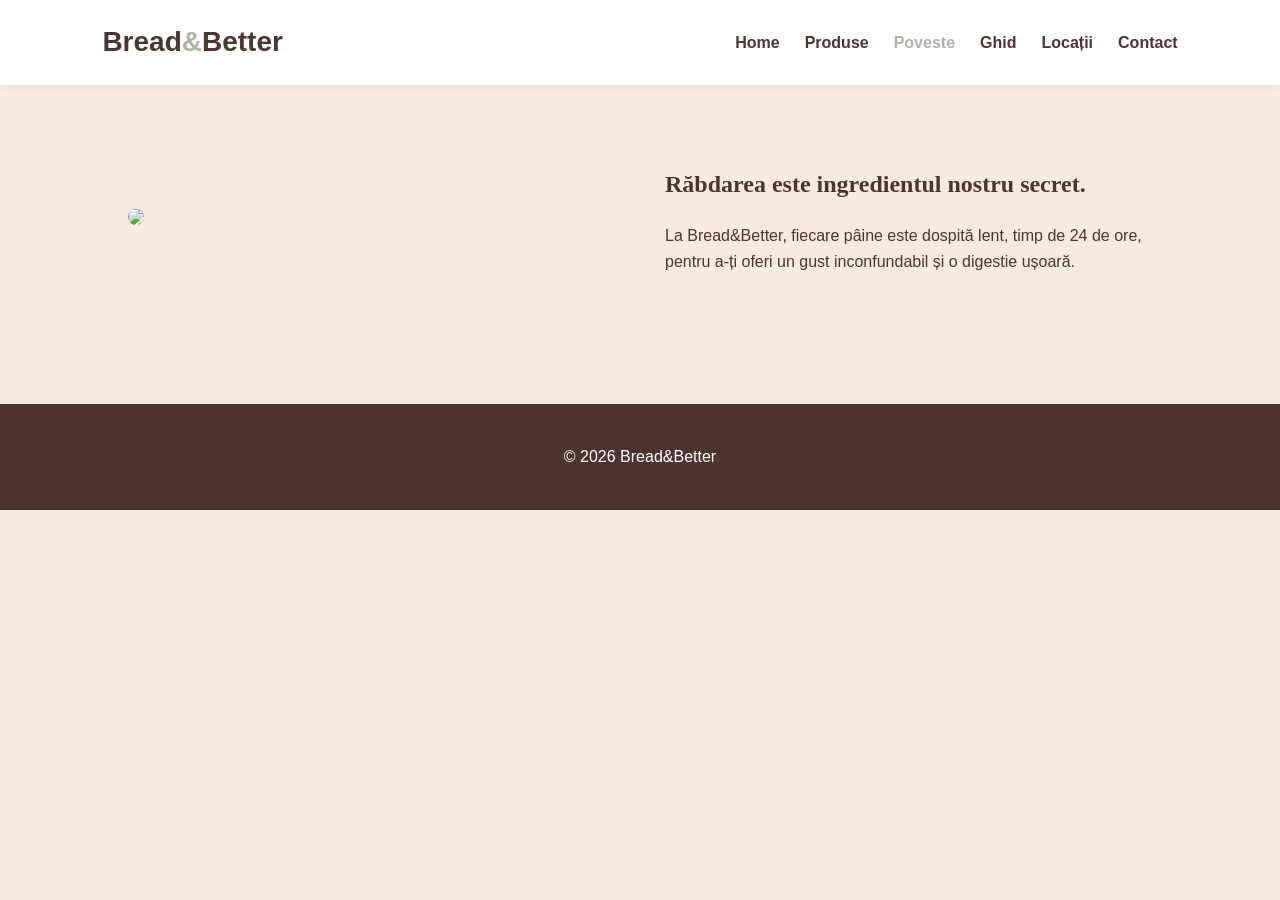
==== about.html @ 2fb0b875 "Create about.html" ====
<!DOCTYPE html>
<html lang="ro">
<head>
    <meta charset="UTF-8">
    <title>Povestea Noastră | Bread & Better</title>
    <link rel="stylesheet" href="style.css">
</head>
<body>
    <nav>
        <a href="index.html" class="logo">Bread<span>&</span>Better</a>
        <ul>
            <li><a href="index.html">Home</a></li>
            <li><a href="index.html#produse">Produse</a></li>
            <li><a href="about.html" class="active">Poveste</a></li>
            <li><a href="ghid.html">Ghid</a></li>
            <li><a href="locatii.html">Locații</a></li>
            <li><a href="contact.html">Contact</a></li>
        </ul>
    </nav>

    <section style="padding: 80px 10%;">
        <div style="display: flex; flex-wrap: wrap; gap: 50px; align-items: center;">
            <div style="flex: 1; min-width: 300px;"><img src="images/about-process.jpg" style="width: 100%; border-radius: 20px;"></div>
            <div style="flex: 1; min-width: 300px;">
                <h1>Răbdarea este ingredientul nostru secret.</h1>
                <p style="margin-top: 20px;">La Bread&Better, fiecare pâine este dospită lent, timp de 24 de ore, pentru a-ți oferi un gust inconfundabil și o digestie ușoară.</p>
            </div>
        </div>
    </section>

    <footer><p>&copy; 2026 Bread&Better</p></footer>
</body>
</html>
---- style.css ----
:root {
    --primary: #4E342E; /* Maro profund */
    --accent: #A8B5A2;  /* Verde Salvie */
    --bg: #F5EBE0;      /* Bej cald */
    --white: #FFFFFF;
}

* { box-sizing: border-box; margin: 0; padding: 0; }

body {
    font-family: 'Montserrat', sans-serif;
    background-color: var(--bg);
    color: var(--primary);
    line-height: 1.6;
    scroll-behavior: smooth;
}

h1, h2, h3 { font-family: 'Playfair Display', serif; }

/* Navigație */
nav {
    display: flex;
    justify-content: space-between;
    align-items: center;
    padding: 20px 8%;
    background: var(--white);
    position: sticky;
    top: 0;
    z-index: 1000;
    box-shadow: 0 2px 10px rgba(0,0,0,0.05);
}

.logo { font-size: 28px; font-weight: bold; color: var(--primary); text-decoration: none; }
.logo span { color: var(--accent); }

nav ul { display: flex; list-style: none; }
nav ul li { margin-left: 25px; }
nav ul li a { text-decoration: none; color: var(--primary); font-weight: 600; transition: 0.3s; }
nav ul li a:hover, nav ul li a.active { color: var(--accent); }

/* Hero Section */
.hero {
    height: 60vh;
    display: flex;
    align-items: center;
    justify-content: center;
    text-align: center;
    color: white;
    background-size: cover;
    background-position: center;
}

.hero h1 { font-size: 3.5rem; text-shadow: 2px 2px 10px rgba(0,0,0,0.5); margin-bottom: 10px; }

/* Dashboard Produse */
.dashboard { padding: 60px 10%; text-align: center; }
.filters { margin: 30px 0; }
.filters button {
    background: white;
    border: 2px solid var(--accent);
    padding: 10px 25px;
    cursor: pointer;
    margin: 5px;
    border-radius: 25px;
    font-weight: 600;
}
.filters button.active { background: var(--accent); color: white; }

.product-grid {
    display: grid;
    grid-template-columns: repeat(auto-fit, minmax(280px, 1fr));
    gap: 30px;
}

.product-card {
    background: white;
    padding: 20px;
    border-radius: 15px;
    box-shadow: 0 10px 20px rgba(0,0,0,0.05);
    text-align: left;
}

.product-card img { width: 100%; height: 220px; object-fit: cover; border-radius: 10px; }

.allergen-tag {
    display: block;
    font-size: 0.8rem;
    background: #f4f4f4;
    padding: 5px 10px;
    margin-top: 10px;
    border-radius: 5px;
}

/* Butoane */
.btn {
    background: var(--accent);
    color: white;
    padding: 15px 40px;
    text-decoration: none;
    border-radius: 50px;
    font-weight: bold;
    display: inline-block;
}

footer { padding: 40px; text-align: center; background: var(--primary); color: white; margin-top: 50px; }
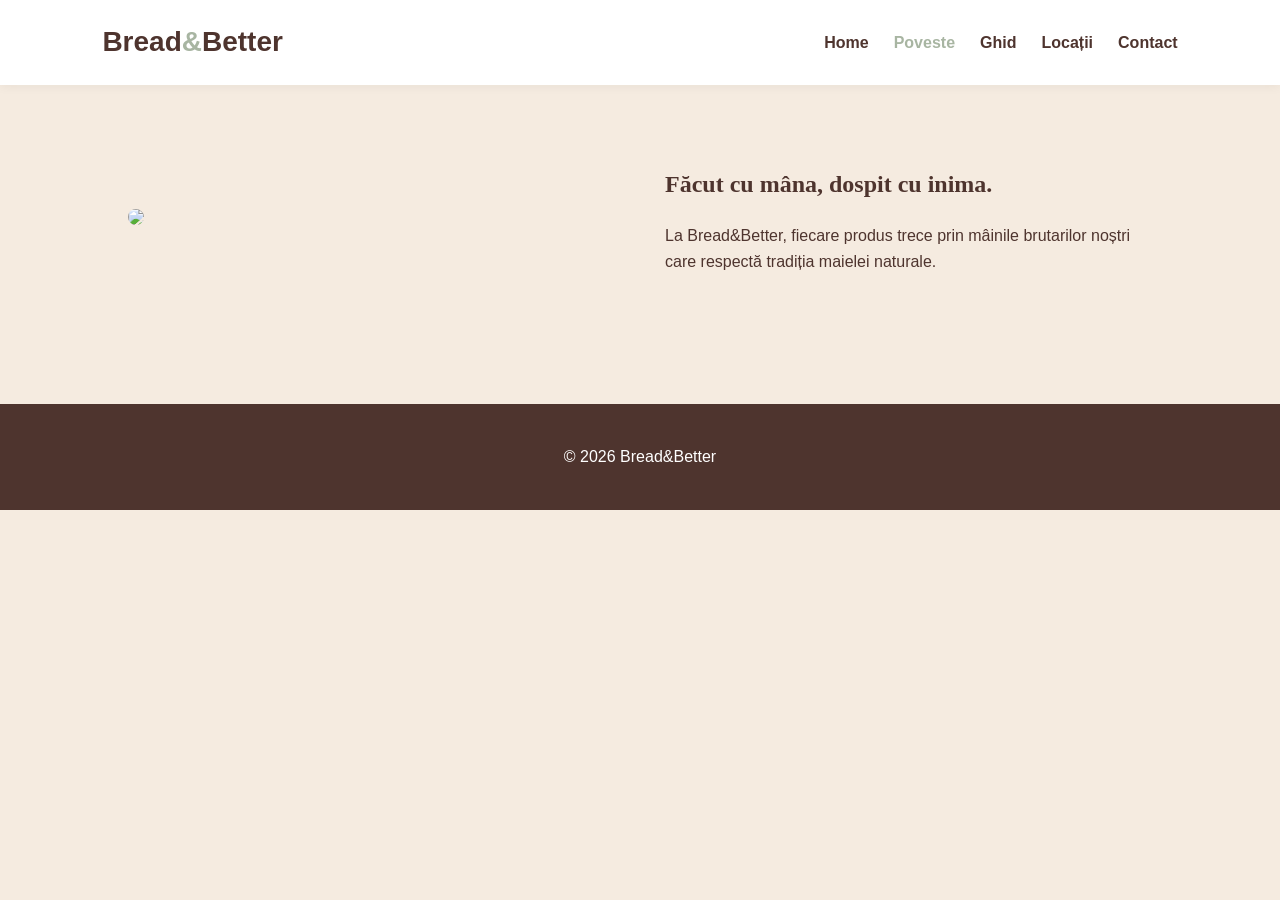
==== commit c95ddf32: "Update about page content and remove 'Produse' link" ====
--- a/about.html
+++ b/about.html
@@ -10,7 +10,6 @@
         <a href="index.html" class="logo">Bread<span>&</span>Better</a>
         <ul>
             <li><a href="index.html">Home</a></li>
-            <li><a href="index.html#produse">Produse</a></li>
             <li><a href="about.html" class="active">Poveste</a></li>
             <li><a href="ghid.html">Ghid</a></li>
             <li><a href="locatii.html">Locații</a></li>
@@ -22,8 +21,8 @@
         <div style="display: flex; flex-wrap: wrap; gap: 50px; align-items: center;">
             <div style="flex: 1; min-width: 300px;"><img src="images/about-process.jpg" style="width: 100%; border-radius: 20px;"></div>
             <div style="flex: 1; min-width: 300px;">
-                <h1>Răbdarea este ingredientul nostru secret.</h1>
-                <p style="margin-top: 20px;">La Bread&Better, fiecare pâine este dospită lent, timp de 24 de ore, pentru a-ți oferi un gust inconfundabil și o digestie ușoară.</p>
+                <h1>Făcut cu mâna, dospit cu inima.</h1>
+                <p style="margin-top: 20px;">La Bread&Better, fiecare produs trece prin mâinile brutarilor noștri care respectă tradiția maielei naturale.</p>
             </div>
         </div>
     </section>
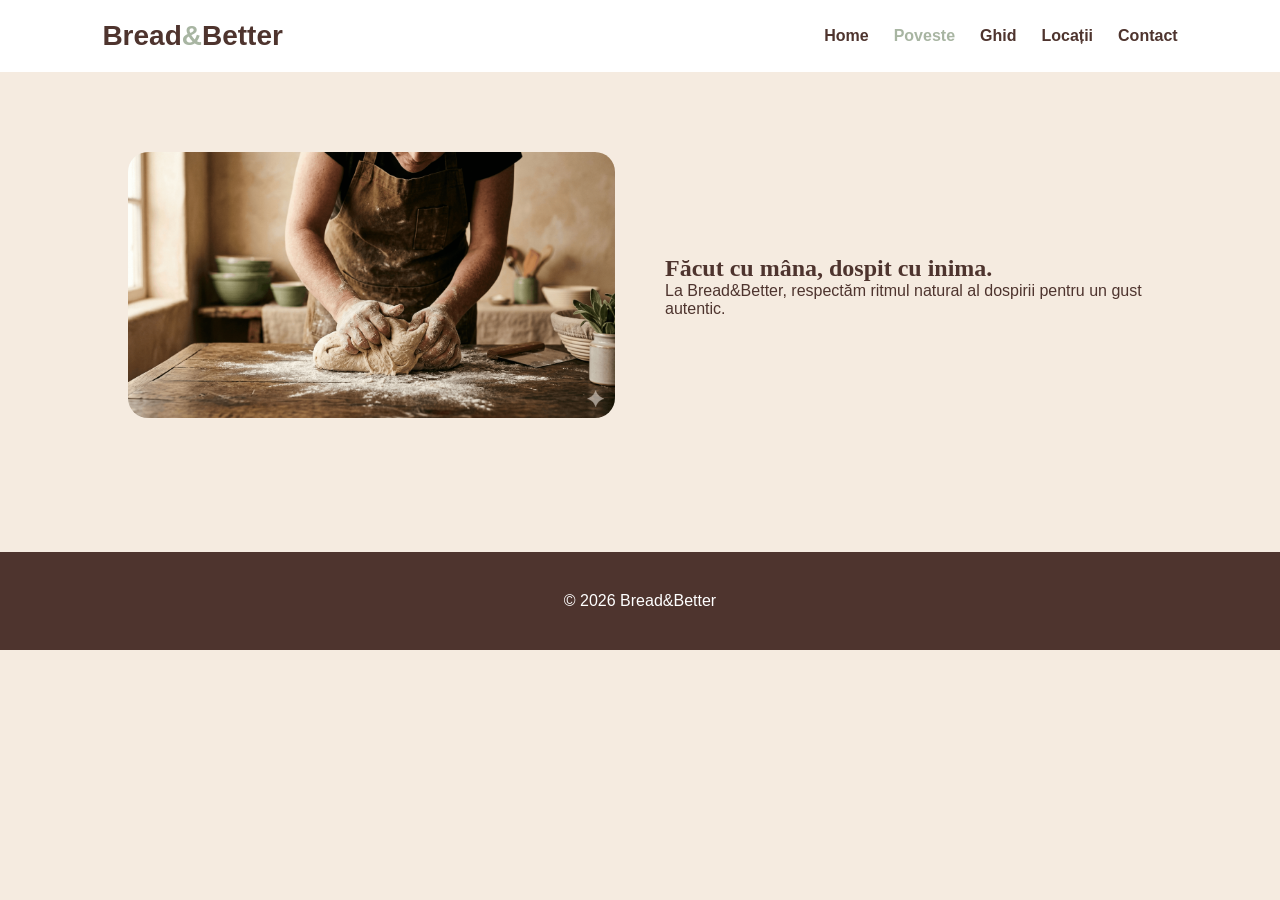
==== commit e4d7d672: "Update image source and modify section text" ====
--- a/about.html
+++ b/about.html
@@ -19,10 +19,10 @@
 
     <section style="padding: 80px 10%;">
         <div style="display: flex; flex-wrap: wrap; gap: 50px; align-items: center;">
-            <div style="flex: 1; min-width: 300px;"><img src="images/about-process.jpg" style="width: 100%; border-radius: 20px;"></div>
+            <div style="flex: 1; min-width: 300px;"><img src="images/about-process.png" style="width: 100%; border-radius: 20px;"></div>
             <div style="flex: 1; min-width: 300px;">
                 <h1>Făcut cu mâna, dospit cu inima.</h1>
-                <p style="margin-top: 20px;">La Bread&Better, fiecare produs trece prin mâinile brutarilor noștri care respectă tradiția maielei naturale.</p>
+                <p>La Bread&Better, respectăm ritmul natural al dospirii pentru un gust autentic.</p>
             </div>
         </div>
     </section>
--- a/style.css
+++ b/style.css
@@ -1,7 +1,7 @@
 :root {
-    --primary: #4E342E; /* Maro profund */
-    --accent: #A8B5A2;  /* Verde Salvie */
-    --bg: #F5EBE0;      /* Bej cald */
+    --primary: #4E342E;
+    --accent: #A8B5A2;
+    --bg: #F5EBE0;
     --white: #FFFFFF;
 }
 
@@ -11,13 +11,10 @@
     font-family: 'Montserrat', sans-serif;
     background-color: var(--bg);
     color: var(--primary);
-    line-height: 1.6;
-    scroll-behavior: smooth;
 }
 
 h1, h2, h3 { font-family: 'Playfair Display', serif; }
 
-/* Navigație */
 nav {
     display: flex;
     justify-content: space-between;
@@ -27,7 +24,6 @@
     position: sticky;
     top: 0;
     z-index: 1000;
-    box-shadow: 0 2px 10px rgba(0,0,0,0.05);
 }
 
 .logo { font-size: 28px; font-weight: bold; color: var(--primary); text-decoration: none; }
@@ -35,10 +31,9 @@
 
 nav ul { display: flex; list-style: none; }
 nav ul li { margin-left: 25px; }
-nav ul li a { text-decoration: none; color: var(--primary); font-weight: 600; transition: 0.3s; }
-nav ul li a:hover, nav ul li a.active { color: var(--accent); }
+nav ul li a { text-decoration: none; color: var(--primary); font-weight: 600; }
+nav ul li a.active { color: var(--accent); }
 
-/* Hero Section */
 .hero {
     height: 60vh;
     display: flex;
@@ -50,10 +45,10 @@
     background-position: center;
 }
 
-.hero h1 { font-size: 3.5rem; text-shadow: 2px 2px 10px rgba(0,0,0,0.5); margin-bottom: 10px; }
+.hero h1 { font-size: 3.5rem; text-shadow: 2px 2px 10px rgba(0,0,0,0.5); }
 
-/* Dashboard Produse */
 .dashboard { padding: 60px 10%; text-align: center; }
+
 .filters { margin: 30px 0; }
 .filters button {
     background: white;
@@ -62,7 +57,6 @@
     cursor: pointer;
     margin: 5px;
     border-radius: 25px;
-    font-weight: 600;
 }
 .filters button.active { background: var(--accent); color: white; }
 
@@ -76,7 +70,6 @@
     background: white;
     padding: 20px;
     border-radius: 15px;
-    box-shadow: 0 10px 20px rgba(0,0,0,0.05);
     text-align: left;
 }
 
@@ -88,17 +81,14 @@
     background: #f4f4f4;
     padding: 5px 10px;
     margin-top: 10px;
-    border-radius: 5px;
 }
 
-/* Butoane */
 .btn {
     background: var(--accent);
     color: white;
     padding: 15px 40px;
     text-decoration: none;
     border-radius: 50px;
-    font-weight: bold;
     display: inline-block;
 }
 
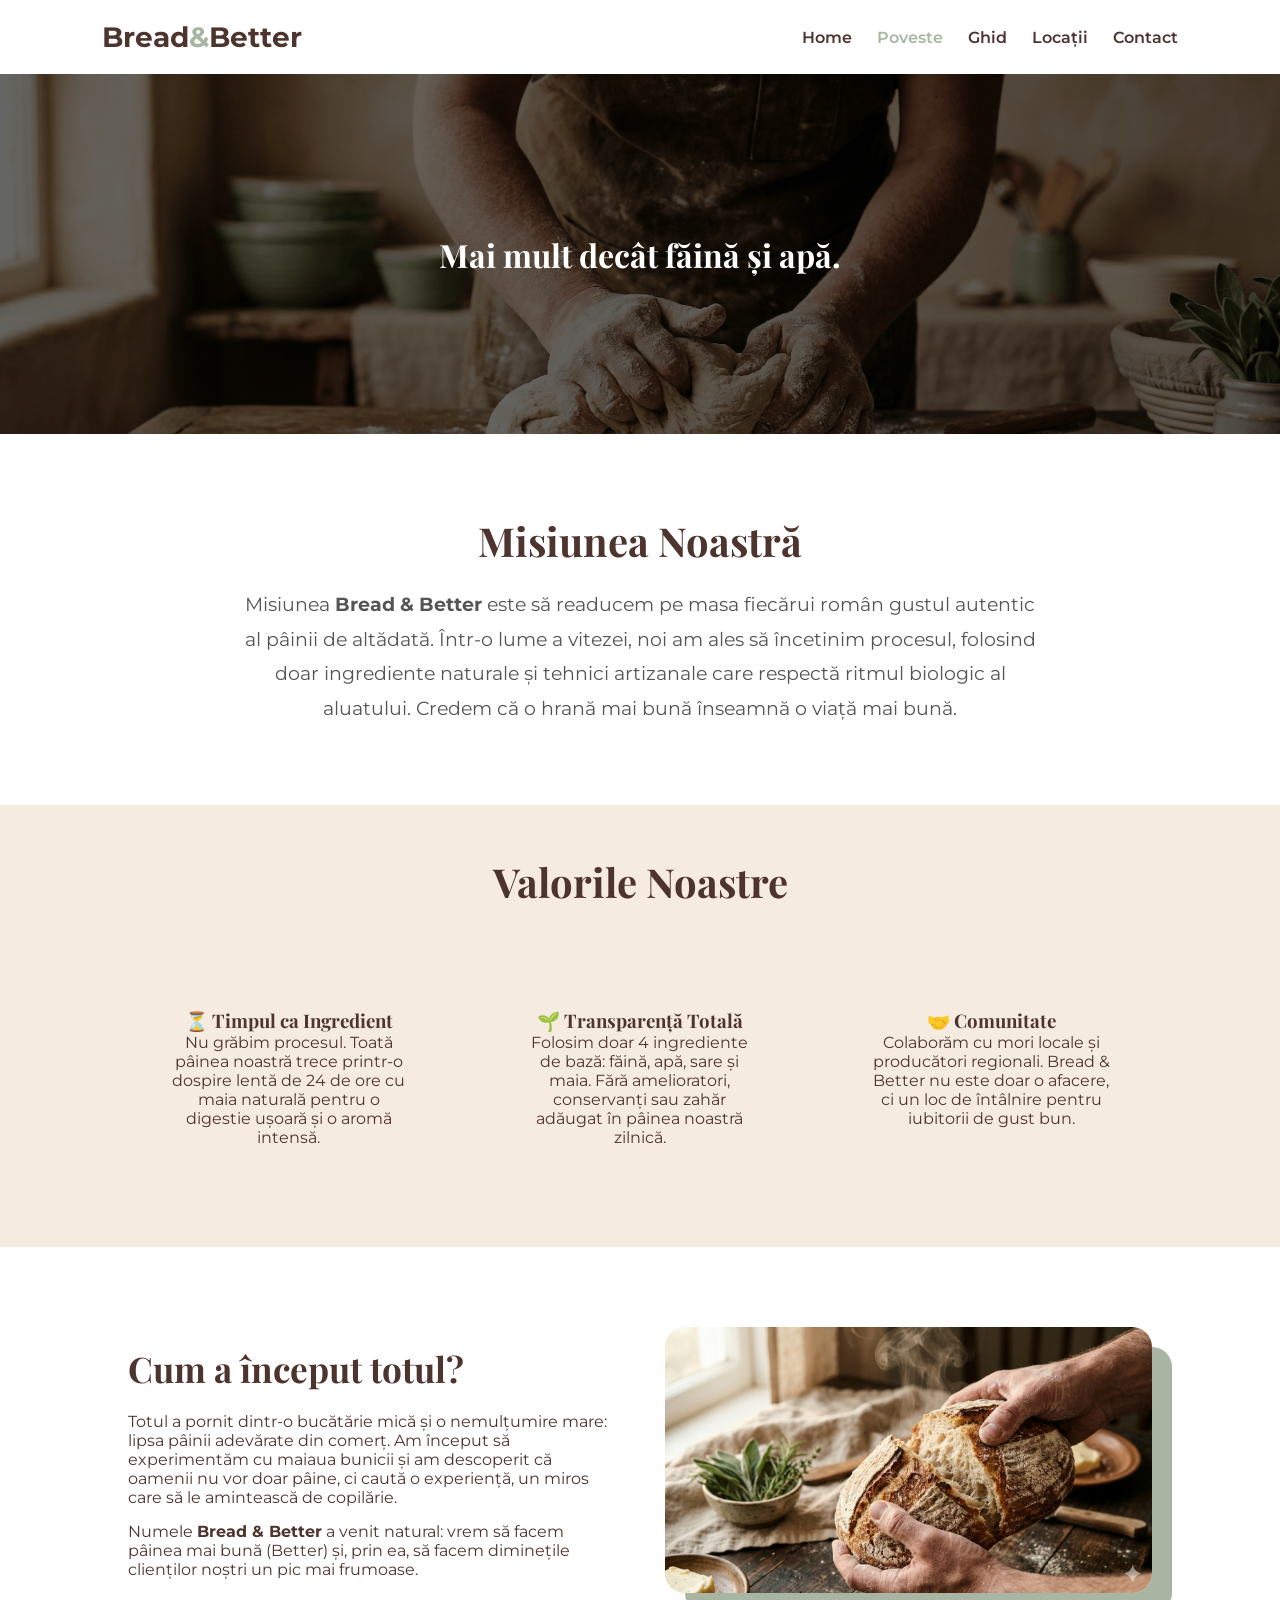
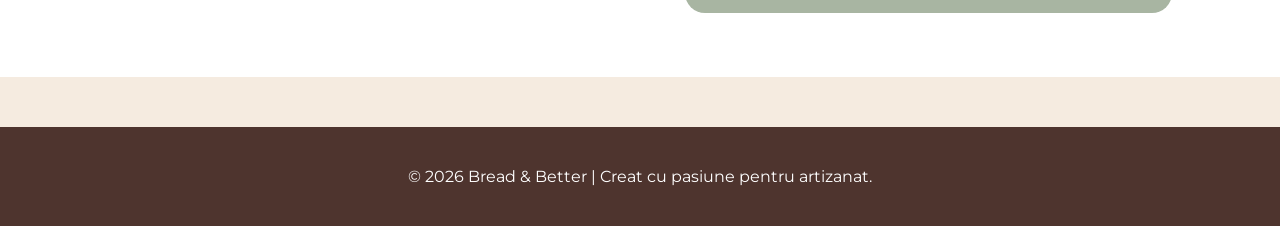
==== commit 31a7c684: "Update about.html" ====
--- a/about.html
+++ b/about.html
@@ -2,10 +2,13 @@
 <html lang="ro">
 <head>
     <meta charset="UTF-8">
+    <meta name="viewport" content="width=device-width, initial-scale=1.0">
     <title>Povestea Noastră | Bread & Better</title>
     <link rel="stylesheet" href="style.css">
+    <link href="https://fonts.googleapis.com/css2?family=Playfair+Display:wght@700&family=Montserrat:wght@400;600&display=swap" rel="stylesheet">
 </head>
 <body>
+
     <nav>
         <a href="index.html" class="logo">Bread<span>&</span>Better</a>
         <ul>
@@ -17,16 +20,54 @@
         </ul>
     </nav>
 
-    <section style="padding: 80px 10%;">
-        <div style="display: flex; flex-wrap: wrap; gap: 50px; align-items: center;">
-            <div style="flex: 1; min-width: 300px;"><img src="images/about-process.png" style="width: 100%; border-radius: 20px;"></div>
-            <div style="flex: 1; min-width: 300px;">
-                <h1>Făcut cu mâna, dospit cu inima.</h1>
-                <p>La Bread&Better, respectăm ritmul natural al dospirii pentru un gust autentic.</p>
-            </div>
+    <header class="about-hero" style="background-image: linear-gradient(rgba(0,0,0,0.6), rgba(0,0,0,0.6)), url('images/about-process.png');">
+        <h1>Mai mult decât făină și apă.</h1>
+    </header>
+
+    <section class="mission-section">
+        <div class="mission-content">
+            <h2>Misiunea Noastră</h2>
+            <p style="font-size: 1.2rem; line-height: 1.8; color: #555;">
+                Misiunea <strong>Bread & Better</strong> este să readucem pe masa fiecărui român gustul autentic al pâinii de altădată. 
+                Într-o lume a vitezei, noi am ales să încetinim procesul, folosind doar ingrediente naturale și tehnici artizanale 
+                care respectă ritmul biologic al aluatului. Credem că o hrană mai bună înseamnă o viață mai bună.
+            </p>
         </div>
     </section>
 
-    <footer><p>&copy; 2026 Bread&Better</p></footer>
+    <div style="text-align: center; padding-top: 50px;">
+        <h2 style="font-family: 'Playfair Display'; font-size: 2.5rem;">Valorile Noastre</h2>
+    </div>
+
+    <section class="values-grid">
+        <div class="value-card">
+            <h3>⏳ Timpul ca Ingredient</h3>
+            <p>Nu grăbim procesul. Toată pâinea noastră trece printr-o dospire lentă de 24 de ore cu maia naturală pentru o digestie ușoară și o aromă intensă.</p>
+        </div>
+        <div class="value-card">
+            <h3>🌱 Transparență Totală</h3>
+            <p>Folosim doar 4 ingrediente de bază: făină, apă, sare și maia. Fără amelioratori, conservanți sau zahăr adăugat în pâinea noastră zilnică.</p>
+        </div>
+        <div class="value-card">
+            <h3>🤝 Comunitate</h3>
+            <p>Colaborăm cu mori locale și producători regionali. Bread & Better nu este doar o afacere, ci un loc de întâlnire pentru iubitorii de gust bun.</p>
+        </div>
+    </section>
+
+    <section style="padding: 80px 10%; display: flex; flex-wrap: wrap; gap: 50px; align-items: center; background: white;">
+        <div style="flex: 1; min-width: 300px;">
+            <h2 style="font-family: 'Playfair Display'; font-size: 2.2rem; margin-bottom: 20px;">Cum a început totul?</h2>
+            <p style="margin-bottom: 15px;">Totul a pornit dintr-o bucătărie mică și o nemulțumire mare: lipsa pâinii adevărate din comerț. Am început să experimentăm cu maiaua bunicii și am descoperit că oamenii nu vor doar pâine, ci caută o experiență, un miros care să le amintească de copilărie.</p>
+            <p>Numele <strong>Bread & Better</strong> a venit natural: vrem să facem pâinea mai bună (Better) și, prin ea, să facem diminețile clienților noștri un pic mai frumoase.</p>
+        </div>
+        <div style="flex: 1; min-width: 300px;">
+            <img src="images/hero-bread.png" alt="Proces artizanal" style="width: 100%; border-radius: 20px; box-shadow: 20px 20px 0 var(--accent);">
+        </div>
+    </section>
+
+    <footer>
+        <p>&copy; 2026 Bread & Better | Creat cu pasiune pentru artizanat.</p>
+    </footer>
+
 </body>
 </html>
--- a/style.css
+++ b/style.css
@@ -91,5 +91,59 @@
     border-radius: 50px;
     display: inline-block;
 }
+/* Stiluri specifice pentru Pagina About */
+.mission-section {
+    padding: 80px 10%;
+    text-align: center;
+    background-color: var(--white);
+}
 
+.mission-content {
+    max-width: 800px;
+    margin: 0 auto;
+}
+
+.mission-content h2 {
+    font-size: 2.5rem;
+    margin-bottom: 20px;
+    color: var(--primary);
+}
+
+.values-grid {
+    display: grid;
+    grid-template-columns: repeat(auto-fit, minmax(250px, 1fr));
+    gap: 30px;
+    padding: 60px 10%;
+}
+
+.value-card {
+    background: var(--bg);
+    padding: 40px;
+    border-radius: 20px;
+    text-align: center;
+    transition: 0.3s;
+}
+
+.value-card:hover {
+    background: var(--accent);
+    color: white;
+    transform: translateY(-5px);
+}
+
+.value-card i {
+    font-size: 2rem;
+    margin-bottom: 20px;
+    display: block;
+}
+
+.about-hero {
+    height: 40vh;
+    display: flex;
+    align-items: center;
+    justify-content: center;
+    background-size: cover;
+    background-position: center;
+    color: white;
+    text-align: center;
+}
 footer { padding: 40px; text-align: center; background: var(--primary); color: white; margin-top: 50px; }
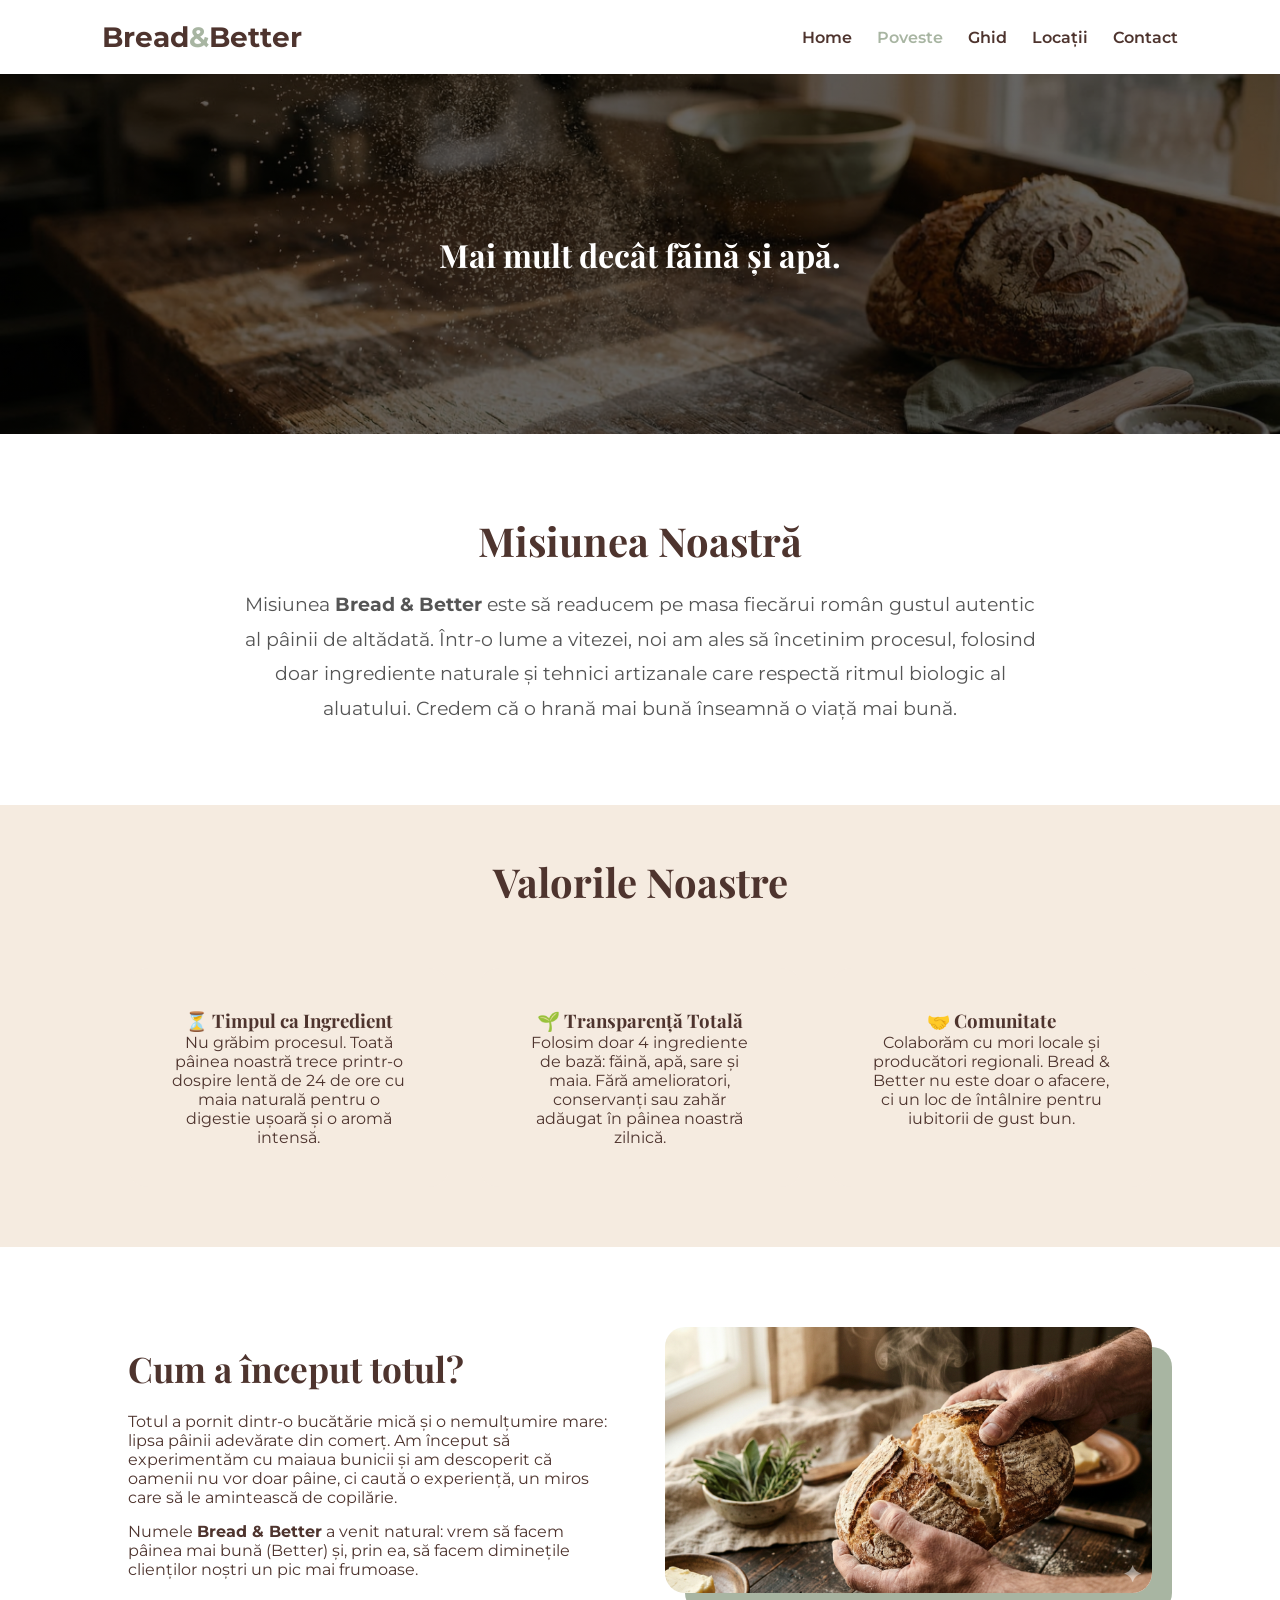
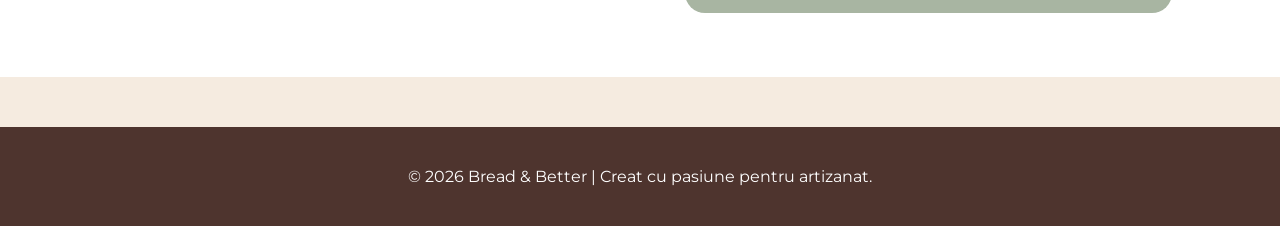
==== commit c2699c22: "Update about.html" ====
--- a/about.html
+++ b/about.html
@@ -20,7 +20,7 @@
         </ul>
     </nav>
 
-    <header class="about-hero" style="background-image: linear-gradient(rgba(0,0,0,0.6), rgba(0,0,0,0.6)), url('images/about-process.png');">
+    <header class="about-hero" style="background-image: linear-gradient(rgba(0,0,0,0.6), rgba(0,0,0,0.6)), url('images/about_hero.png');">
         <h1>Mai mult decât făină și apă.</h1>
     </header>
 
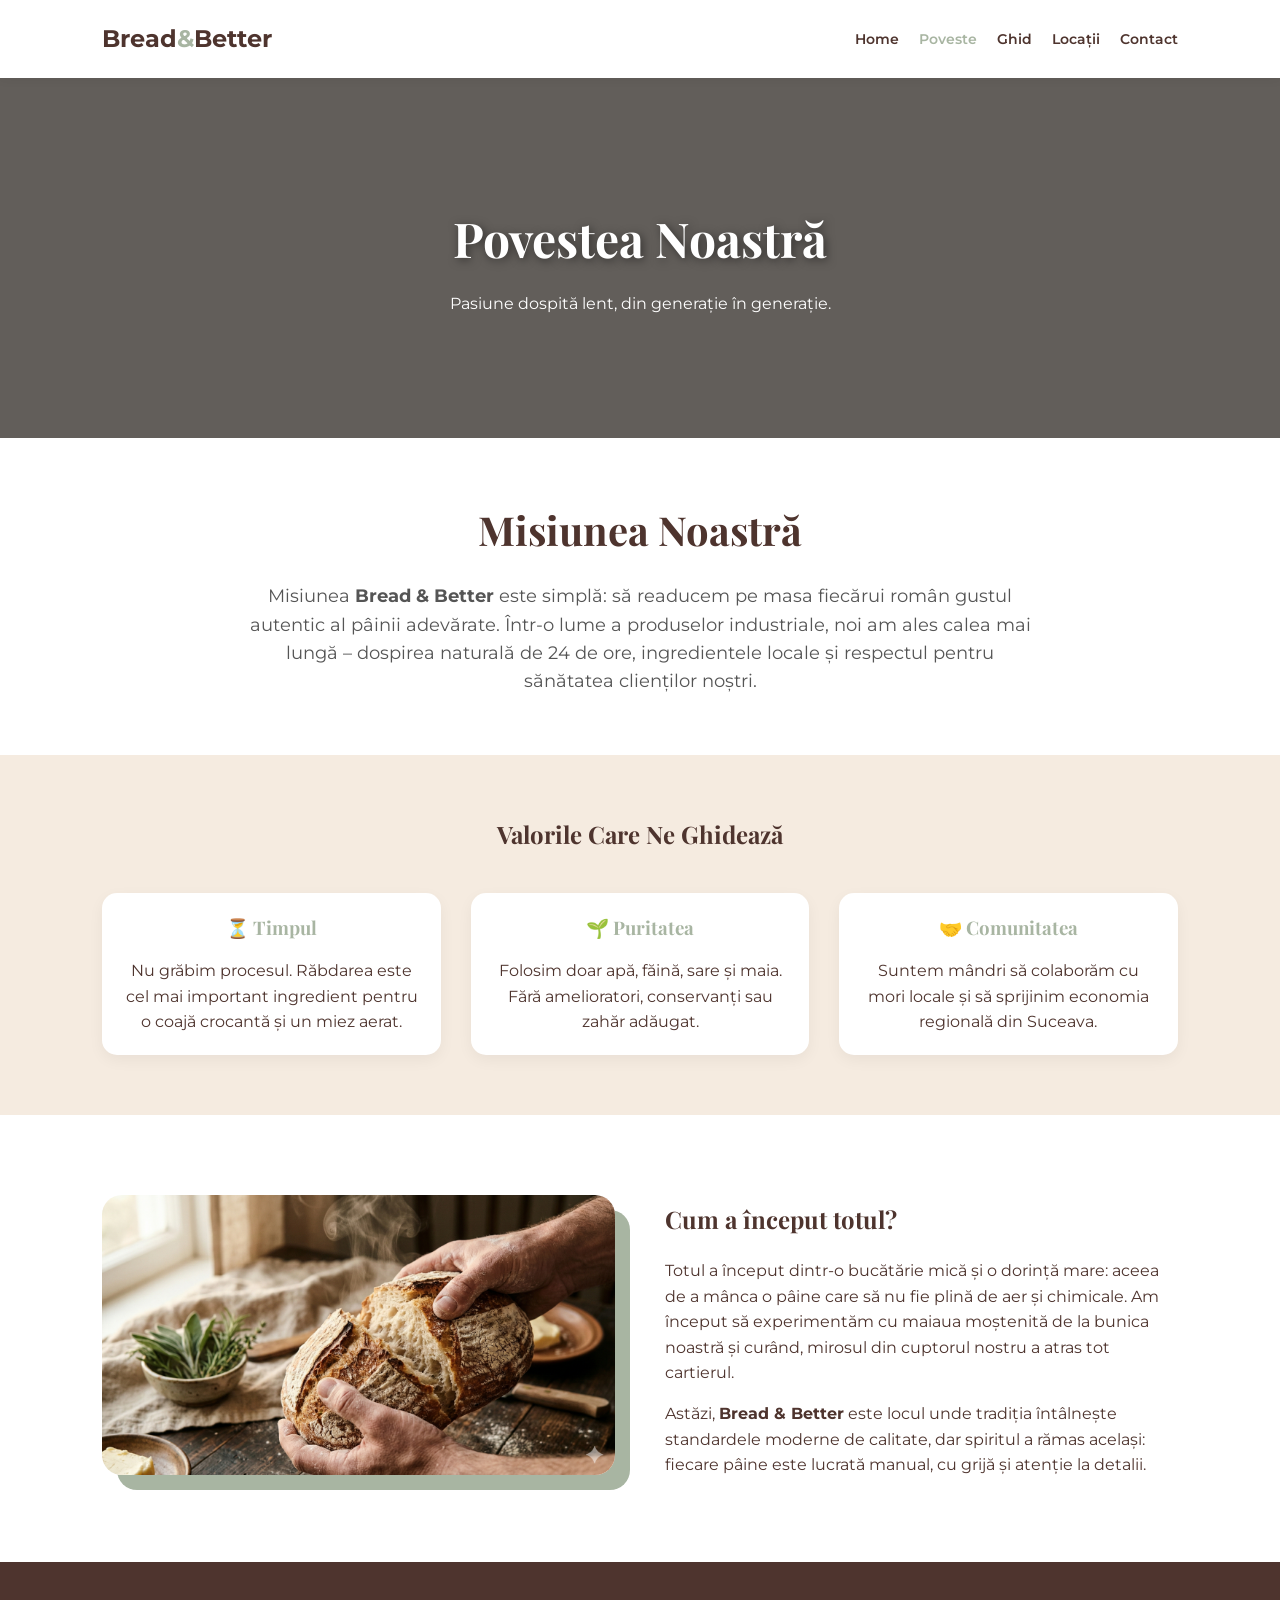
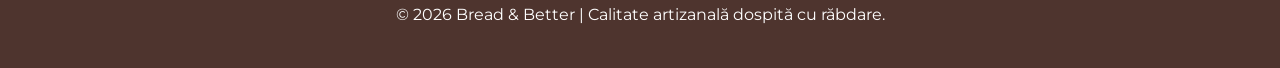
==== commit 0fe54134: "Update about.html" ====
--- a/about.html
+++ b/about.html
@@ -20,53 +20,63 @@
         </ul>
     </nav>
 
-    <header class="about-hero" style="background-image: linear-gradient(rgba(0,0,0,0.6), rgba(0,0,0,0.6)), url('images/about_hero.png');">
-        <h1>Mai mult decât făină și apă.</h1>
+    <header class="hero" style="height: 40vh; background-image: linear-gradient(rgba(0,0,0,0.6), rgba(0,0,0,0.6)), url('images/about-process.png');">
+        <div class="hero-content">
+            <h1>Povestea Noastră</h1>
+            <p>Pasiune dospită lent, din generație în generație.</p>
+        </div>
     </header>
 
-    <section class="mission-section">
-        <div class="mission-content">
-            <h2>Misiunea Noastră</h2>
-            <p style="font-size: 1.2rem; line-height: 1.8; color: #555;">
-                Misiunea <strong>Bread & Better</strong> este să readucem pe masa fiecărui român gustul autentic al pâinii de altădată. 
-                Într-o lume a vitezei, noi am ales să încetinim procesul, folosind doar ingrediente naturale și tehnici artizanale 
-                care respectă ritmul biologic al aluatului. Credem că o hrană mai bună înseamnă o viață mai bună.
+    <section class="dashboard" style="background: white;">
+        <div style="max-width: 800px; margin: 0 auto;">
+            <h2 style="font-size: 2.5rem; margin-bottom: 20px;">Misiunea Noastră</h2>
+            <p style="font-size: 1.1rem; color: #555;">
+                Misiunea <strong>Bread & Better</strong> este simplă: să readucem pe masa fiecărui român gustul autentic al pâinii adevărate. 
+                Într-o lume a produselor industriale, noi am ales calea mai lungă – dospirea naturală de 24 de ore, 
+                ingredientele locale și respectul pentru sănătatea clienților noștri.
             </p>
         </div>
     </section>
 
-    <div style="text-align: center; padding-top: 50px;">
-        <h2 style="font-family: 'Playfair Display'; font-size: 2.5rem;">Valorile Noastre</h2>
-    </div>
-
-    <section class="values-grid">
-        <div class="value-card">
-            <h3>⏳ Timpul ca Ingredient</h3>
-            <p>Nu grăbim procesul. Toată pâinea noastră trece printr-o dospire lentă de 24 de ore cu maia naturală pentru o digestie ușoară și o aromă intensă.</p>
-        </div>
-        <div class="value-card">
-            <h3>🌱 Transparență Totală</h3>
-            <p>Folosim doar 4 ingrediente de bază: făină, apă, sare și maia. Fără amelioratori, conservanți sau zahăr adăugat în pâinea noastră zilnică.</p>
-        </div>
-        <div class="value-card">
-            <h3>🤝 Comunitate</h3>
-            <p>Colaborăm cu mori locale și producători regionali. Bread & Better nu este doar o afacere, ci un loc de întâlnire pentru iubitorii de gust bun.</p>
+    <section class="dashboard">
+        <h2 style="margin-bottom: 40px;">Valorile Care Ne Ghidează</h2>
+        <div class="product-grid">
+            <div class="product-card">
+                <h3 style="color: var(--accent); margin-bottom: 15px;">⏳ Timpul</h3>
+                <p>Nu grăbim procesul. Răbdarea este cel mai important ingredient pentru o coajă crocantă și un miez aerat.</p>
+            </div>
+            <div class="product-card">
+                <h3 style="color: var(--accent); margin-bottom: 15px;">🌱 Puritatea</h3>
+                <p>Folosim doar apă, făină, sare și maia. Fără amelioratori, conservanți sau zahăr adăugat.</p>
+            </div>
+            <div class="product-card">
+                <h3 style="color: var(--accent); margin-bottom: 15px;">🤝 Comunitatea</h3>
+                <p>Suntem mândri să colaborăm cu mori locale și să sprijinim economia regională din Suceava.</p>
+            </div>
         </div>
     </section>
 
-    <section style="padding: 80px 10%; display: flex; flex-wrap: wrap; gap: 50px; align-items: center; background: white;">
-        <div style="flex: 1; min-width: 300px;">
-            <h2 style="font-family: 'Playfair Display'; font-size: 2.2rem; margin-bottom: 20px;">Cum a început totul?</h2>
-            <p style="margin-bottom: 15px;">Totul a pornit dintr-o bucătărie mică și o nemulțumire mare: lipsa pâinii adevărate din comerț. Am început să experimentăm cu maiaua bunicii și am descoperit că oamenii nu vor doar pâine, ci caută o experiență, un miros care să le amintească de copilărie.</p>
-            <p>Numele <strong>Bread & Better</strong> a venit natural: vrem să facem pâinea mai bună (Better) și, prin ea, să facem diminețile clienților noștri un pic mai frumoase.</p>
-        </div>
-        <div style="flex: 1; min-width: 300px;">
-            <img src="images/hero-bread.png" alt="Proces artizanal" style="width: 100%; border-radius: 20px; box-shadow: 20px 20px 0 var(--accent);">
+    <section class="dashboard" style="background: white; padding: 80px 8%;">
+        <div style="display: flex; align-items: center; gap: 50px; text-align: left;">
+            <div style="flex: 1;">
+                <img src="images/hero-bread.png" alt="Procesul nostru" style="width: 100%; border-radius: 20px; box-shadow: 15px 15px 0 var(--accent);">
+            </div>
+            <div style="flex: 1;">
+                <h2 style="margin-bottom: 20px;">Cum a început totul?</h2>
+                <p style="margin-bottom: 15px;">
+                    Totul a început dintr-o bucătărie mică și o dorință mare: aceea de a mânca o pâine care să nu fie plină de aer și chimicale. 
+                    Am început să experimentăm cu maiaua moștenită de la bunica noastră și curând, mirosul din cuptorul nostru a atras tot cartierul.
+                </p>
+                <p>
+                    Astăzi, <strong>Bread & Better</strong> este locul unde tradiția întâlnește standardele moderne de calitate, 
+                    dar spiritul a rămas același: fiecare pâine este lucrată manual, cu grijă și atenție la detalii.
+                </p>
+            </div>
         </div>
     </section>
 
     <footer>
-        <p>&copy; 2026 Bread & Better | Creat cu pasiune pentru artizanat.</p>
+        <p>&copy; 2026 Bread & Better | Calitate artizanală dospită cu răbdare.</p>
     </footer>
 
 </body>
--- a/style.css
+++ b/style.css
@@ -1,20 +1,27 @@
 :root {
-    --primary: #4E342E;
-    --accent: #A8B5A2;
-    --bg: #F5EBE0;
+    --primary: #4E342E; /* Maro */
+    --accent: #A8B5A2;  /* Verde Salvie */
+    --bg: #F5EBE0;      /* Bej */
     --white: #FFFFFF;
 }
 
-* { box-sizing: border-box; margin: 0; padding: 0; }
+* { 
+    box-sizing: border-box; 
+    margin: 0; 
+    padding: 0; 
+}
 
 body {
     font-family: 'Montserrat', sans-serif;
     background-color: var(--bg);
     color: var(--primary);
+    line-height: 1.6;
+    overflow-x: hidden; /* Previne scroll-ul stânga-dreapta pe mobil */
 }
 
 h1, h2, h3 { font-family: 'Playfair Display', serif; }
 
+/* --- NAVIGAȚIE (Desktop & General) --- */
 nav {
     display: flex;
     justify-content: space-between;
@@ -24,16 +31,35 @@
     position: sticky;
     top: 0;
     z-index: 1000;
+    box-shadow: 0 2px 10px rgba(0,0,0,0.05);
 }
 
-.logo { font-size: 28px; font-weight: bold; color: var(--primary); text-decoration: none; }
+.logo { 
+    font-size: 24px; 
+    font-weight: bold; 
+    color: var(--primary); 
+    text-decoration: none; 
+}
 .logo span { color: var(--accent); }
 
-nav ul { display: flex; list-style: none; }
-nav ul li { margin-left: 25px; }
-nav ul li a { text-decoration: none; color: var(--primary); font-weight: 600; }
-nav ul li a.active { color: var(--accent); }
+nav ul { 
+    display: flex; 
+    list-style: none; 
+}
 
+nav ul li { margin-left: 20px; }
+
+nav ul li a { 
+    text-decoration: none; 
+    color: var(--primary); 
+    font-weight: 600; 
+    font-size: 0.9rem;
+    transition: 0.3s; 
+}
+
+nav ul li a:hover, nav ul li a.active { color: var(--accent); }
+
+/* --- HERO SECTION --- */
 .hero {
     height: 60vh;
     display: flex;
@@ -43,107 +69,125 @@
     color: white;
     background-size: cover;
     background-position: center;
+    padding: 0 20px;
 }
 
-.hero h1 { font-size: 3.5rem; text-shadow: 2px 2px 10px rgba(0,0,0,0.5); }
+.hero h1 { 
+    font-size: 3rem; 
+    margin-bottom: 15px; 
+    text-shadow: 2px 2px 10px rgba(0,0,0,0.5); 
+}
 
-.dashboard { padding: 60px 10%; text-align: center; }
-
-.filters { margin: 30px 0; }
-.filters button {
-    background: white;
-    border: 2px solid var(--accent);
-    padding: 10px 25px;
-    cursor: pointer;
-    margin: 5px;
-    border-radius: 25px;
-}
-.filters button.active { background: var(--accent); color: white; }
+/* --- DASHBOARD & GRID --- */
+.dashboard { padding: 60px 8%; text-align: center; }
 
 .product-grid {
     display: grid;
     grid-template-columns: repeat(auto-fit, minmax(280px, 1fr));
     gap: 30px;
+    margin-top: 40px;
 }
 
 .product-card {
-    background: white;
+    background: var(--white);
     padding: 20px;
     border-radius: 15px;
-    text-align: left;
+    box-shadow: 0 5px 15px rgba(0,0,0,0.05);
+    text-align: center; /* Centrează textul în card pe mobil */
 }
 
-.product-card img { width: 100%; height: 220px; object-fit: cover; border-radius: 10px; }
+.product-card img { 
+    width: 100%; 
+    height: 220px; 
+    object-fit: cover; 
+    border-radius: 10px; 
+}
 
 .allergen-tag {
-    display: block;
+    display: inline-block;
     font-size: 0.8rem;
     background: #f4f4f4;
-    padding: 5px 10px;
+    padding: 5px 12px;
     margin-top: 10px;
+    border-radius: 5px;
 }
 
+/* --- BUTOANE --- */
 .btn {
     background: var(--accent);
     color: white;
-    padding: 15px 40px;
+    padding: 12px 30px;
     text-decoration: none;
     border-radius: 50px;
+    font-weight: bold;
     display: inline-block;
-}
-/* Stiluri specifice pentru Pagina About */
-.mission-section {
-    padding: 80px 10%;
-    text-align: center;
-    background-color: var(--white);
-}
-
-.mission-content {
-    max-width: 800px;
-    margin: 0 auto;
-}
-
-.mission-content h2 {
-    font-size: 2.5rem;
-    margin-bottom: 20px;
-    color: var(--primary);
-}
-
-.values-grid {
-    display: grid;
-    grid-template-columns: repeat(auto-fit, minmax(250px, 1fr));
-    gap: 30px;
-    padding: 60px 10%;
-}
-
-.value-card {
-    background: var(--bg);
-    padding: 40px;
-    border-radius: 20px;
-    text-align: center;
+    border: none;
     transition: 0.3s;
 }
 
-.value-card:hover {
-    background: var(--accent);
-    color: white;
-    transform: translateY(-5px);
+.btn:hover { background: var(--primary); transform: translateY(-2px); }
+
+.filters { margin-bottom: 30px; }
+.filters button {
+    background: white;
+    border: 2px solid var(--accent);
+    padding: 8px 20px;
+    margin: 5px;
+    border-radius: 20px;
+    cursor: pointer;
+    font-weight: 600;
 }
+.filters button.active { background: var(--accent); color: white; }
 
-.value-card i {
-    font-size: 2rem;
-    margin-bottom: 20px;
-    display: block;
+footer { padding: 40px; text-align: center; background: var(--primary); color: white; }
+
+/* ======================================================
+   📱 ADAPTARE PENTRU MOBIL (Media Query)
+   ====================================================== */
+
+@media (max-width: 768px) {
+    /* 1. Centrare Navigație și Meniu vertical */
+    nav {
+        flex-direction: column; /* Pune Logo-ul sus și Meniul jos */
+        padding: 15px 5%;
+    }
+
+    .logo { margin-bottom: 15px; }
+
+    nav ul {
+        flex-wrap: wrap; /* Permite link-urilor să sară pe rândul următor */
+        justify-content: center; /* Centrează link-urile */
+        gap: 10px;
+    }
+
+    nav ul li {
+        margin: 0 10px; /* Spațiu egal între link-uri */
+    }
+
+    /* 2. Ajustare Hero */
+    .hero h1 { font-size: 2rem; }
+    .hero p { font-size: 1rem; }
+
+    /* 3. Ajustare Secțiuni (About, Ghid, etc) */
+    section {
+        padding: 40px 5% !important; /* Reduce spațiul lateral pe ecrane mici */
+        text-align: center;
+    }
+
+    /* 4. Fix pentru imagini care stau lângă text (About/Ghid) */
+    div[style*="display: flex"] {
+        flex-direction: column !important; /* Pune imaginea peste text */
+        gap: 20px !important;
+    }
+
+    .product-grid {
+        grid-template-columns: 1fr; /* O singură coloană de produse pe telefon */
+        padding: 0 10px;
+    }
+
+    /* 5. Ajustare Formular Contact */
+    section[style*="max-width: 600px"] {
+        margin: 30px 5% !important;
+        padding: 20px !important;
+    }
 }
-
-.about-hero {
-    height: 40vh;
-    display: flex;
-    align-items: center;
-    justify-content: center;
-    background-size: cover;
-    background-position: center;
-    color: white;
-    text-align: center;
-}
-footer { padding: 40px; text-align: center; background: var(--primary); color: white; margin-top: 50px; }
